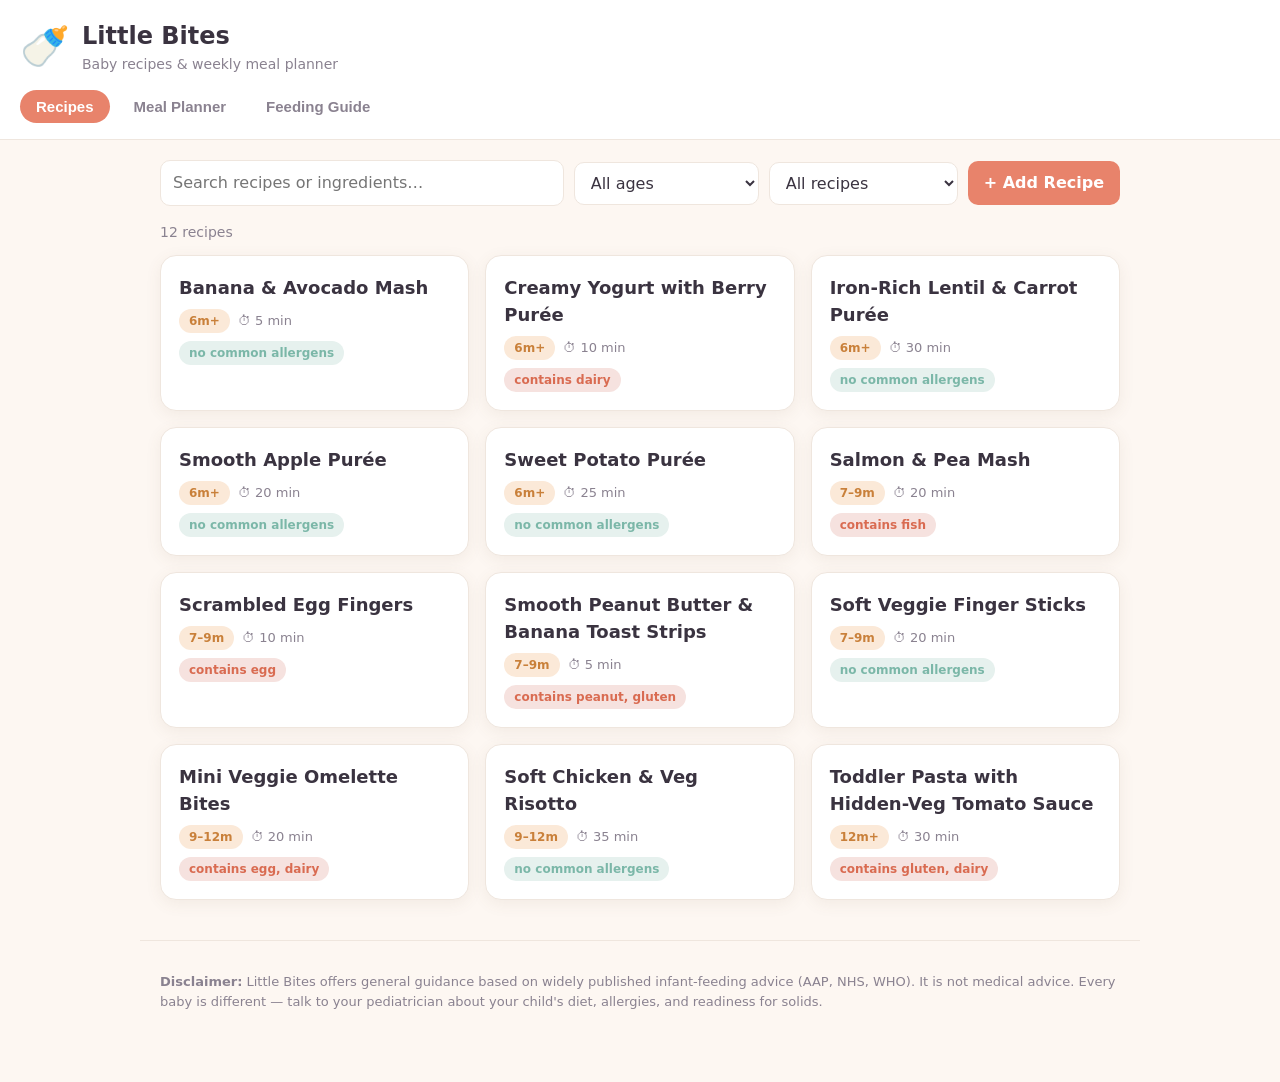
==== index.html @ fb838a30 "Add Little Bites baby recipe & meal planner web app A zero-dependency web app for managing baby food" ====
<!DOCTYPE html>
<html lang="en">
<head>
  <meta charset="UTF-8" />
  <meta name="viewport" content="width=device-width, initial-scale=1.0" />
  <title>Little Bites — Baby Recipes & Meal Planner</title>
  <link rel="preconnect" href="https://fonts.googleapis.com" />
  <link rel="stylesheet" href="styles.css" />
  <link rel="icon" href="data:image/svg+xml,<svg xmlns='http://www.w3.org/2000/svg' viewBox='0 0 100 100'><text y='.9em' font-size='90'>🍼</text></svg>" />
</head>
<body>
  <header class="app-header">
    <div class="brand">
      <span class="brand-logo">🍼</span>
      <div>
        <h1>Little Bites</h1>
        <p class="tagline">Baby recipes & weekly meal planner</p>
      </div>
    </div>
    <nav class="tabs" id="tabs">
      <button class="tab active" data-view="recipes">Recipes</button>
      <button class="tab" data-view="planner">Meal Planner</button>
      <button class="tab" data-view="safety">Feeding Guide</button>
    </nav>
  </header>

  <main class="container">

    <!-- RECIPES VIEW -->
    <section id="view-recipes" class="view active">
      <div class="toolbar">
        <input type="search" id="searchInput" class="search" placeholder="Search recipes or ingredients…" />
        <select id="ageFilter" class="select">
          <option value="">All ages</option>
        </select>
        <select id="allergenFilter" class="select">
          <option value="">All recipes</option>
          <option value="none">Allergen-free only</option>
        </select>
        <button id="addRecipeBtn" class="btn btn-primary">+ Add Recipe</button>
      </div>

      <p class="result-count" id="resultCount"></p>
      <div class="recipe-grid" id="recipeGrid"></div>
      <p class="empty-state" id="emptyState" hidden>No recipes match your search. Try clearing the filters or adding a new recipe.</p>
    </section>

    <!-- PLANNER VIEW -->
    <section id="view-planner" class="view">
      <div class="toolbar planner-toolbar">
        <h2>This week's plan</h2>
        <button id="clearPlanBtn" class="btn btn-ghost">Clear week</button>
      </div>
      <p class="hint">Click any empty slot to assign a recipe. Babies usually start with 1 meal a day around 6 months, building toward 3 meals plus snacks by 9–12 months.</p>
      <div class="planner" id="planner"></div>
    </section>

    <!-- SAFETY / GUIDE VIEW -->
    <section id="view-safety" class="view">
      <div class="guide" id="guideContent"></div>
    </section>

  </main>

  <!-- RECIPE DETAIL MODAL -->
  <div class="modal-backdrop" id="detailModal" hidden>
    <div class="modal" role="dialog" aria-modal="true">
      <button class="modal-close" data-close>&times;</button>
      <div id="detailContent"></div>
    </div>
  </div>

  <!-- ADD/EDIT RECIPE MODAL -->
  <div class="modal-backdrop" id="formModal" hidden>
    <div class="modal" role="dialog" aria-modal="true">
      <button class="modal-close" data-close>&times;</button>
      <h2 id="formTitle">Add Recipe</h2>
      <form id="recipeForm" class="recipe-form">
        <input type="hidden" id="recipeId" />
        <label>Recipe name
          <input type="text" id="f_name" required maxlength="80" placeholder="e.g. Banana & Avocado Mash" />
        </label>
        <div class="form-row">
          <label>Suitable from
            <select id="f_age" required></select>
          </label>
          <label>Prep time (min)
            <input type="number" id="f_prep" min="0" max="240" value="10" />
          </label>
        </div>
        <label>Ingredients (one per line)
          <textarea id="f_ingredients" rows="5" required placeholder="1 ripe banana&#10;1/2 ripe avocado"></textarea>
        </label>
        <label>Steps (one per line)
          <textarea id="f_steps" rows="5" required placeholder="Peel and mash the banana&#10;Add avocado and mix until smooth"></textarea>
        </label>
        <label>Allergens present (comma separated, leave blank if none)
          <input type="text" id="f_allergens" placeholder="e.g. dairy, egg, gluten" />
        </label>
        <label>Notes (optional)
          <textarea id="f_notes" rows="2" placeholder="Storage, texture tips, variations…"></textarea>
        </label>
        <div class="form-actions">
          <button type="button" class="btn btn-ghost" data-close>Cancel</button>
          <button type="submit" class="btn btn-primary">Save Recipe</button>
        </div>
      </form>
    </div>
  </div>

  <!-- ASSIGN RECIPE TO SLOT MODAL -->
  <div class="modal-backdrop" id="assignModal" hidden>
    <div class="modal" role="dialog" aria-modal="true">
      <button class="modal-close" data-close>&times;</button>
      <h2>Assign a recipe</h2>
      <p id="assignSlotLabel" class="hint"></p>
      <input type="search" id="assignSearch" class="search" placeholder="Search recipes…" />
      <div class="assign-list" id="assignList"></div>
    </div>
  </div>

  <footer class="app-footer">
    <p><strong>Disclaimer:</strong> Little Bites offers general guidance based on widely published infant-feeding advice (AAP, NHS, WHO). It is not medical advice. Every baby is different — talk to your pediatrician about your child's diet, allergies, and readiness for solids.</p>
  </footer>

  <script src="data.js"></script>
  <script src="app.js"></script>
</body>
</html>
---- styles.css ----
:root {
  --bg: #fdf7f2;
  --card: #ffffff;
  --ink: #3a3340;
  --muted: #8a8290;
  --primary: #e8836b;
  --primary-dark: #d96b51;
  --accent: #7bb7a8;
  --accent-soft: #e6f1ee;
  --warn: #c9803a;
  --line: #efe6de;
  --shadow: 0 4px 16px rgba(120, 90, 70, 0.08);
  --radius: 16px;
  font-family: system-ui, -apple-system, "Segoe UI", Roboto, sans-serif;
}

* { box-sizing: border-box; }

body {
  margin: 0;
  background: var(--bg);
  color: var(--ink);
  line-height: 1.5;
}

/* Header */
.app-header {
  background: var(--card);
  border-bottom: 1px solid var(--line);
  padding: 16px 20px;
  position: sticky;
  top: 0;
  z-index: 10;
}
.brand { display: flex; align-items: center; gap: 12px; }
.brand-logo { font-size: 40px; }
.brand h1 { margin: 0; font-size: 24px; }
.tagline { margin: 0; color: var(--muted); font-size: 14px; }

.tabs { display: flex; gap: 8px; margin-top: 14px; flex-wrap: wrap; }
.tab {
  border: none;
  background: transparent;
  color: var(--muted);
  padding: 8px 16px;
  border-radius: 999px;
  font-size: 15px;
  font-weight: 600;
  cursor: pointer;
  transition: all 0.15s;
}
.tab:hover { background: var(--accent-soft); color: var(--ink); }
.tab.active { background: var(--primary); color: #fff; }

/* Layout */
.container { max-width: 1000px; margin: 0 auto; padding: 20px; }
.view { display: none; animation: fade 0.25s ease; }
.view.active { display: block; }
@keyframes fade { from { opacity: 0; transform: translateY(6px); } to { opacity: 1; transform: none; } }

/* Toolbar */
.toolbar {
  display: flex;
  gap: 10px;
  flex-wrap: wrap;
  align-items: center;
  margin-bottom: 16px;
}
.search, .select, input, textarea, select {
  font: inherit;
  color: var(--ink);
  border: 1px solid var(--line);
  border-radius: 10px;
  padding: 10px 12px;
  background: #fff;
  outline: none;
}
.search:focus, .select:focus, input:focus, textarea:focus, select:focus {
  border-color: var(--primary);
}
.search { flex: 1; min-width: 200px; }

.btn {
  border: none;
  border-radius: 10px;
  padding: 10px 16px;
  font: inherit;
  font-weight: 600;
  cursor: pointer;
  transition: all 0.15s;
}
.btn-primary { background: var(--primary); color: #fff; }
.btn-primary:hover { background: var(--primary-dark); }
.btn-ghost { background: transparent; color: var(--muted); border: 1px solid var(--line); }
.btn-ghost:hover { background: var(--accent-soft); color: var(--ink); }
.btn-danger { background: #f3e0db; color: var(--primary-dark); }
.btn-danger:hover { background: #ecccc3; }
.btn-sm { padding: 6px 12px; font-size: 14px; }

.result-count { color: var(--muted); font-size: 14px; margin: 0 0 12px; }
.hint { color: var(--muted); font-size: 14px; margin: 0 0 16px; }
.empty-state { text-align: center; color: var(--muted); padding: 40px; }

/* Recipe grid */
.recipe-grid {
  display: grid;
  grid-template-columns: repeat(auto-fill, minmax(240px, 1fr));
  gap: 16px;
}
.recipe-card {
  background: var(--card);
  border: 1px solid var(--line);
  border-radius: var(--radius);
  padding: 18px;
  box-shadow: var(--shadow);
  cursor: pointer;
  transition: transform 0.15s, box-shadow 0.15s;
  display: flex;
  flex-direction: column;
  gap: 8px;
}
.recipe-card:hover { transform: translateY(-3px); box-shadow: 0 8px 22px rgba(120,90,70,0.13); }
.recipe-card h3 { margin: 0; font-size: 18px; }
.card-meta { display: flex; gap: 8px; flex-wrap: wrap; align-items: center; }

.badge {
  display: inline-block;
  font-size: 12px;
  font-weight: 700;
  padding: 3px 10px;
  border-radius: 999px;
  background: var(--accent-soft);
  color: var(--accent);
}
.badge-age { background: #fbe9d8; color: var(--warn); }
.badge-allergen { background: #f6e2df; color: var(--primary-dark); }
.badge-clean { background: #e6f1ee; color: var(--accent); }
.card-time { color: var(--muted); font-size: 13px; }

/* Modal */
.modal-backdrop {
  position: fixed;
  inset: 0;
  background: rgba(58, 51, 64, 0.45);
  display: flex;
  align-items: flex-start;
  justify-content: center;
  padding: 24px;
  overflow-y: auto;
  z-index: 100;
}
.modal-backdrop[hidden] { display: none; }
.modal {
  background: #fff;
  border-radius: var(--radius);
  padding: 28px;
  max-width: 560px;
  width: 100%;
  position: relative;
  box-shadow: 0 20px 50px rgba(0,0,0,0.2);
  margin: auto;
}
.modal-close {
  position: absolute;
  top: 14px;
  right: 16px;
  background: none;
  border: none;
  font-size: 28px;
  line-height: 1;
  color: var(--muted);
  cursor: pointer;
}
.modal-close:hover { color: var(--ink); }
.modal h2 { margin-top: 0; }

/* Detail */
.detail-meta { display: flex; gap: 8px; flex-wrap: wrap; margin: 8px 0 18px; }
.detail-section { margin-bottom: 18px; }
.detail-section h4 { margin: 0 0 8px; color: var(--accent); text-transform: uppercase; font-size: 13px; letter-spacing: 0.5px; }
.detail-section ul, .detail-section ol { margin: 0; padding-left: 20px; }
.detail-section li { margin-bottom: 6px; }
.detail-notes { background: var(--accent-soft); border-radius: 10px; padding: 12px 14px; font-size: 14px; }
.detail-actions { display: flex; gap: 10px; margin-top: 20px; border-top: 1px solid var(--line); padding-top: 18px; }

/* Form */
.recipe-form { display: flex; flex-direction: column; gap: 14px; }
.recipe-form label { display: flex; flex-direction: column; gap: 6px; font-weight: 600; font-size: 14px; }
.recipe-form input, .recipe-form textarea, .recipe-form select { font-weight: 400; }
.form-row { display: flex; gap: 14px; }
.form-row label { flex: 1; }
.form-actions { display: flex; justify-content: flex-end; gap: 10px; margin-top: 8px; }

/* Planner */
.planner-toolbar { justify-content: space-between; }
.planner-toolbar h2 { margin: 0; }
.planner { display: flex; flex-direction: column; gap: 12px; }
.day-row {
  background: var(--card);
  border: 1px solid var(--line);
  border-radius: var(--radius);
  padding: 14px 16px;
  box-shadow: var(--shadow);
}
.day-name { font-weight: 700; margin: 0 0 10px; }
.meals { display: grid; grid-template-columns: repeat(auto-fit, minmax(160px, 1fr)); gap: 10px; }
.meal-slot {
  border: 1px dashed var(--line);
  border-radius: 10px;
  padding: 10px;
  min-height: 70px;
  display: flex;
  flex-direction: column;
  gap: 4px;
}
.meal-label { font-size: 12px; font-weight: 700; color: var(--muted); text-transform: uppercase; letter-spacing: 0.5px; }
.meal-empty {
  background: none;
  border: none;
  color: var(--accent);
  cursor: pointer;
  font: inherit;
  font-size: 14px;
  text-align: left;
  padding: 0;
}
.meal-empty:hover { text-decoration: underline; }
.meal-assigned { display: flex; justify-content: space-between; align-items: flex-start; gap: 6px; }
.meal-assigned .meal-recipe { font-size: 14px; font-weight: 600; cursor: pointer; color: var(--ink); }
.meal-assigned .meal-recipe:hover { color: var(--primary); }
.meal-remove { background: none; border: none; color: var(--muted); cursor: pointer; font-size: 16px; line-height: 1; padding: 0; }
.meal-remove:hover { color: var(--primary-dark); }

/* Assign list */
.assign-list { margin-top: 14px; max-height: 320px; overflow-y: auto; display: flex; flex-direction: column; gap: 8px; }
.assign-item {
  text-align: left;
  background: var(--bg);
  border: 1px solid var(--line);
  border-radius: 10px;
  padding: 10px 14px;
  cursor: pointer;
  font: inherit;
  display: flex;
  justify-content: space-between;
  align-items: center;
}
.assign-item:hover { border-color: var(--primary); background: #fff; }

/* Guide */
.guide { display: grid; gap: 16px; grid-template-columns: repeat(auto-fit, minmax(280px, 1fr)); }
.guide-card {
  background: var(--card);
  border: 1px solid var(--line);
  border-radius: var(--radius);
  padding: 20px;
  box-shadow: var(--shadow);
}
.guide-card h3 { margin: 0 0 8px; color: var(--primary-dark); }
.guide-card p { margin: 0; font-size: 15px; }

/* Footer */
.app-footer {
  max-width: 1000px;
  margin: 20px auto 40px;
  padding: 18px 20px;
  color: var(--muted);
  font-size: 13px;
  border-top: 1px solid var(--line);
}

@media (max-width: 480px) {
  .form-row { flex-direction: column; }
  .modal { padding: 22px 18px; }
}
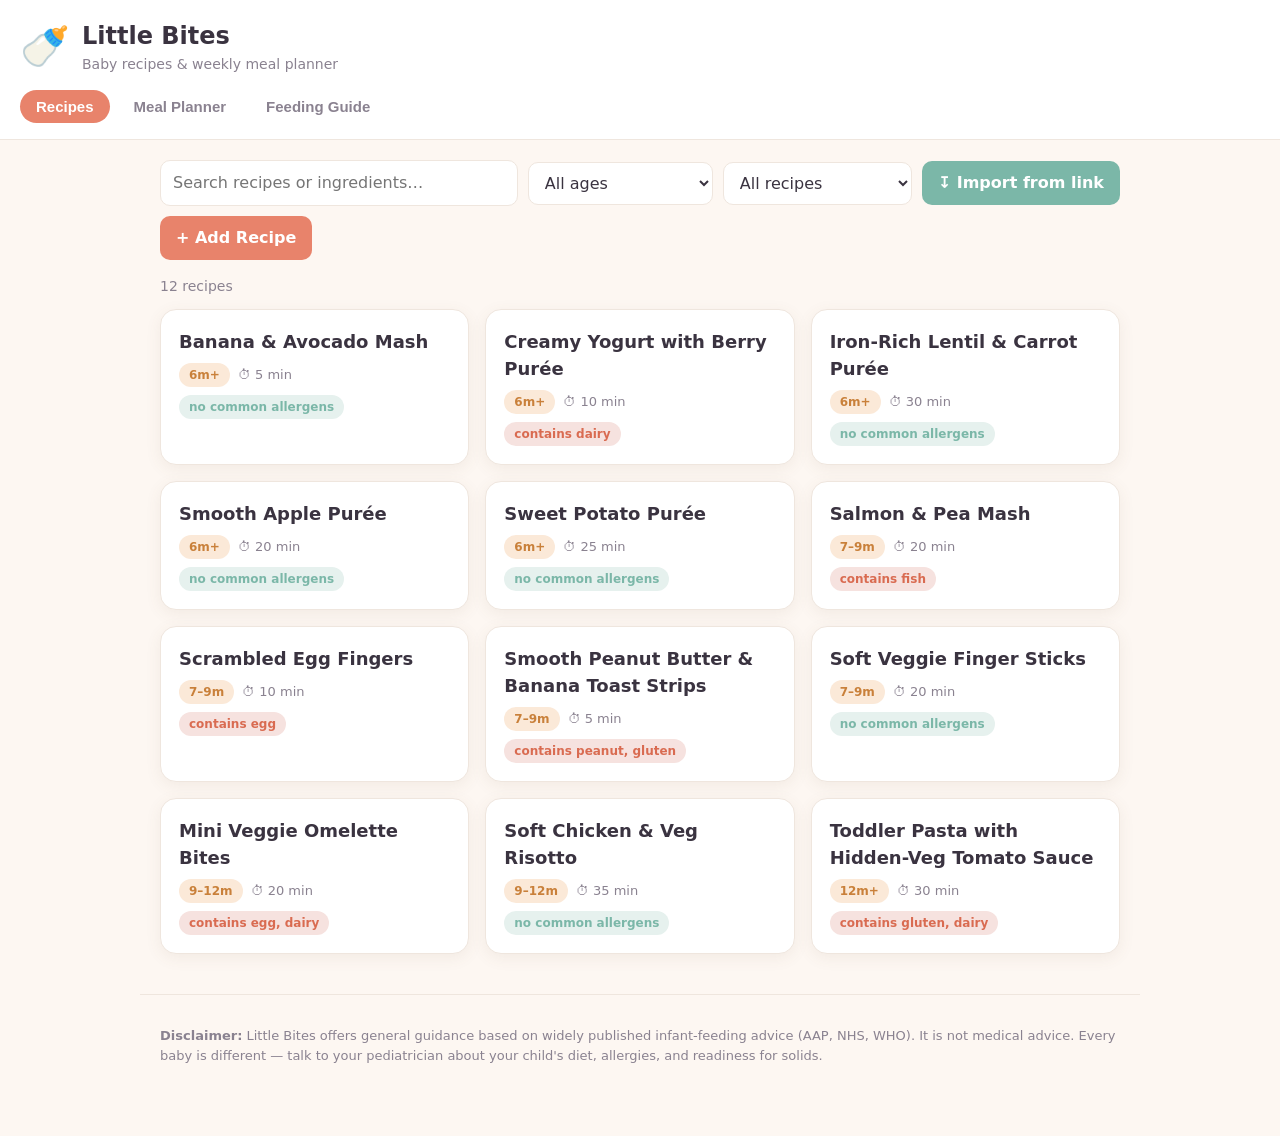
==== commit 0e58b3f6: "Add photos, link import, shopping list, printing, and Pages deploy - Recipe photos: upload + auto-re" ====
--- a/index.html
+++ b/index.html
@@ -4,7 +4,6 @@
   <meta charset="UTF-8" />
   <meta name="viewport" content="width=device-width, initial-scale=1.0" />
   <title>Little Bites — Baby Recipes & Meal Planner</title>
-  <link rel="preconnect" href="https://fonts.googleapis.com" />
   <link rel="stylesheet" href="styles.css" />
   <link rel="icon" href="data:image/svg+xml,<svg xmlns='http://www.w3.org/2000/svg' viewBox='0 0 100 100'><text y='.9em' font-size='90'>🍼</text></svg>" />
 </head>
@@ -37,6 +36,7 @@
           <option value="">All recipes</option>
           <option value="none">Allergen-free only</option>
         </select>
+        <button id="importBtn" class="btn btn-accent">↧ Import from link</button>
         <button id="addRecipeBtn" class="btn btn-primary">+ Add Recipe</button>
       </div>
 
@@ -49,7 +49,11 @@
     <section id="view-planner" class="view">
       <div class="toolbar planner-toolbar">
         <h2>This week's plan</h2>
-        <button id="clearPlanBtn" class="btn btn-ghost">Clear week</button>
+        <div class="toolbar-actions">
+          <button id="shoppingBtn" class="btn btn-accent">🛒 Shopping list</button>
+          <button id="printPlanBtn" class="btn btn-ghost">🖨 Print plan</button>
+          <button id="clearPlanBtn" class="btn btn-ghost">Clear week</button>
+        </div>
       </div>
       <p class="hint">Click any empty slot to assign a recipe. Babies usually start with 1 meal a day around 6 months, building toward 3 meals plus snacks by 9–12 months.</p>
       <div class="planner" id="planner"></div>
@@ -77,8 +81,23 @@
       <h2 id="formTitle">Add Recipe</h2>
       <form id="recipeForm" class="recipe-form">
         <input type="hidden" id="recipeId" />
+
+        <div class="photo-field">
+          <div class="photo-preview" id="photoPreview" data-empty="true">
+            <span>No photo</span>
+          </div>
+          <div class="photo-controls">
+            <label class="btn btn-ghost btn-sm photo-upload">
+              📷 Upload photo
+              <input type="file" id="f_photo" accept="image/*" hidden />
+            </label>
+            <button type="button" class="btn btn-ghost btn-sm" id="removePhotoBtn" hidden>Remove photo</button>
+            <input type="hidden" id="f_photo_data" />
+          </div>
+        </div>
+
         <label>Recipe name
-          <input type="text" id="f_name" required maxlength="80" placeholder="e.g. Banana & Avocado Mash" />
+          <input type="text" id="f_name" required maxlength="120" placeholder="e.g. Banana & Avocado Mash" />
         </label>
         <div class="form-row">
           <label>Suitable from
@@ -97,6 +116,9 @@
         <label>Allergens present (comma separated, leave blank if none)
           <input type="text" id="f_allergens" placeholder="e.g. dairy, egg, gluten" />
         </label>
+        <label>Source link (optional)
+          <input type="url" id="f_source" placeholder="https://… (Instagram, TikTok, YouTube, blog)" />
+        </label>
         <label>Notes (optional)
           <textarea id="f_notes" rows="2" placeholder="Storage, texture tips, variations…"></textarea>
         </label>
@@ -105,6 +127,20 @@
           <button type="submit" class="btn btn-primary">Save Recipe</button>
         </div>
       </form>
+    </div>
+  </div>
+
+  <!-- IMPORT FROM LINK MODAL -->
+  <div class="modal-backdrop" id="importModal" hidden>
+    <div class="modal" role="dialog" aria-modal="true">
+      <button class="modal-close" data-close>&times;</button>
+      <h2>Import from a link</h2>
+      <p class="hint">Paste a recipe link from Instagram, TikTok, YouTube, Pinterest or a blog. We'll grab the title and cover image and pre-fill a new recipe — then you add the ingredients and steps from the post.</p>
+      <div class="import-row">
+        <input type="url" id="importUrl" class="search" placeholder="https://…" />
+        <button id="importGoBtn" class="btn btn-primary">Fetch</button>
+      </div>
+      <p class="import-status" id="importStatus"></p>
     </div>
   </div>
 
@@ -119,6 +155,19 @@
     </div>
   </div>
 
+  <!-- SHOPPING LIST MODAL -->
+  <div class="modal-backdrop" id="shoppingModal" hidden>
+    <div class="modal" role="dialog" aria-modal="true">
+      <button class="modal-close" data-close>&times;</button>
+      <div class="shopping-head">
+        <h2>Shopping list</h2>
+        <button id="printShoppingBtn" class="btn btn-ghost btn-sm">🖨 Print</button>
+      </div>
+      <p class="hint" id="shoppingSummary"></p>
+      <div class="shopping-list" id="shoppingList"></div>
+    </div>
+  </div>
+
   <footer class="app-footer">
     <p><strong>Disclaimer:</strong> Little Bites offers general guidance based on widely published infant-feeding advice (AAP, NHS, WHO). It is not medical advice. Every baby is different — talk to your pediatrician about your child's diet, allergies, and readiness for solids.</p>
   </footer>
--- a/styles.css
+++ b/styles.css
@@ -91,6 +91,8 @@
 }
 .btn-primary { background: var(--primary); color: #fff; }
 .btn-primary:hover { background: var(--primary-dark); }
+.btn-accent { background: var(--accent); color: #fff; }
+.btn-accent:hover { background: #6aa697; }
 .btn-ghost { background: transparent; color: var(--muted); border: 1px solid var(--line); }
 .btn-ghost:hover { background: var(--accent-soft); color: var(--ink); }
 .btn-danger { background: #f3e0db; color: var(--primary-dark); }
@@ -122,6 +124,15 @@
 .recipe-card:hover { transform: translateY(-3px); box-shadow: 0 8px 22px rgba(120,90,70,0.13); }
 .recipe-card h3 { margin: 0; font-size: 18px; }
 .card-meta { display: flex; gap: 8px; flex-wrap: wrap; align-items: center; }
+.card-photo {
+  width: calc(100% + 36px);
+  margin: -18px -18px 4px;
+  height: 150px;
+  object-fit: cover;
+  border-radius: var(--radius) var(--radius) 0 0;
+  display: block;
+  background: var(--accent-soft);
+}
 
 .badge {
   display: inline-block;
@@ -269,7 +280,48 @@
   border-top: 1px solid var(--line);
 }
 
+/* Toolbar actions group */
+.toolbar-actions { display: flex; gap: 8px; flex-wrap: wrap; }
+
+/* Photo field in form */
+.photo-field { display: flex; gap: 14px; align-items: center; }
+.photo-preview {
+  width: 120px; height: 120px;
+  border-radius: 12px;
+  background: var(--accent-soft);
+  border: 1px dashed var(--line);
+  display: flex; align-items: center; justify-content: center;
+  color: var(--muted); font-size: 13px;
+  overflow: hidden; flex-shrink: 0;
+}
+.photo-preview img { width: 100%; height: 100%; object-fit: cover; }
+.photo-preview[data-empty="false"] { border-style: solid; }
+.photo-controls { display: flex; flex-direction: column; gap: 8px; }
+.photo-upload { cursor: pointer; text-align: center; }
+
+/* Detail photo + source */
+.detail-photo { width: 100%; max-height: 260px; object-fit: cover; border-radius: 12px; margin-bottom: 14px; }
+.detail-source { font-size: 14px; margin: 0 0 14px; }
+.detail-source a { color: var(--primary-dark); word-break: break-all; }
+
+/* Import modal */
+.import-row { display: flex; gap: 8px; margin: 12px 0; }
+.import-row .search { flex: 1; }
+.import-status { font-size: 14px; color: var(--muted); min-height: 20px; }
+.import-status.error { color: var(--primary-dark); }
+
+/* Shopping list */
+.shopping-head { display: flex; justify-content: space-between; align-items: center; }
+.shopping-head h2 { margin: 0; }
+.shopping-list { margin-top: 12px; display: flex; flex-direction: column; gap: 6px; max-height: 60vh; overflow-y: auto; }
+.shop-item { display: flex; align-items: flex-start; gap: 10px; padding: 8px 4px; border-bottom: 1px solid var(--line); }
+.shop-item input { margin-top: 3px; }
+.shop-item label { cursor: pointer; flex: 1; }
+.shop-item.checked label { text-decoration: line-through; color: var(--muted); }
+.shop-source { font-size: 12px; color: var(--muted); }
+
 @media (max-width: 480px) {
   .form-row { flex-direction: column; }
   .modal { padding: 22px 18px; }
-}
+  .photo-field { flex-direction: column; align-items: flex-start; }
+}
